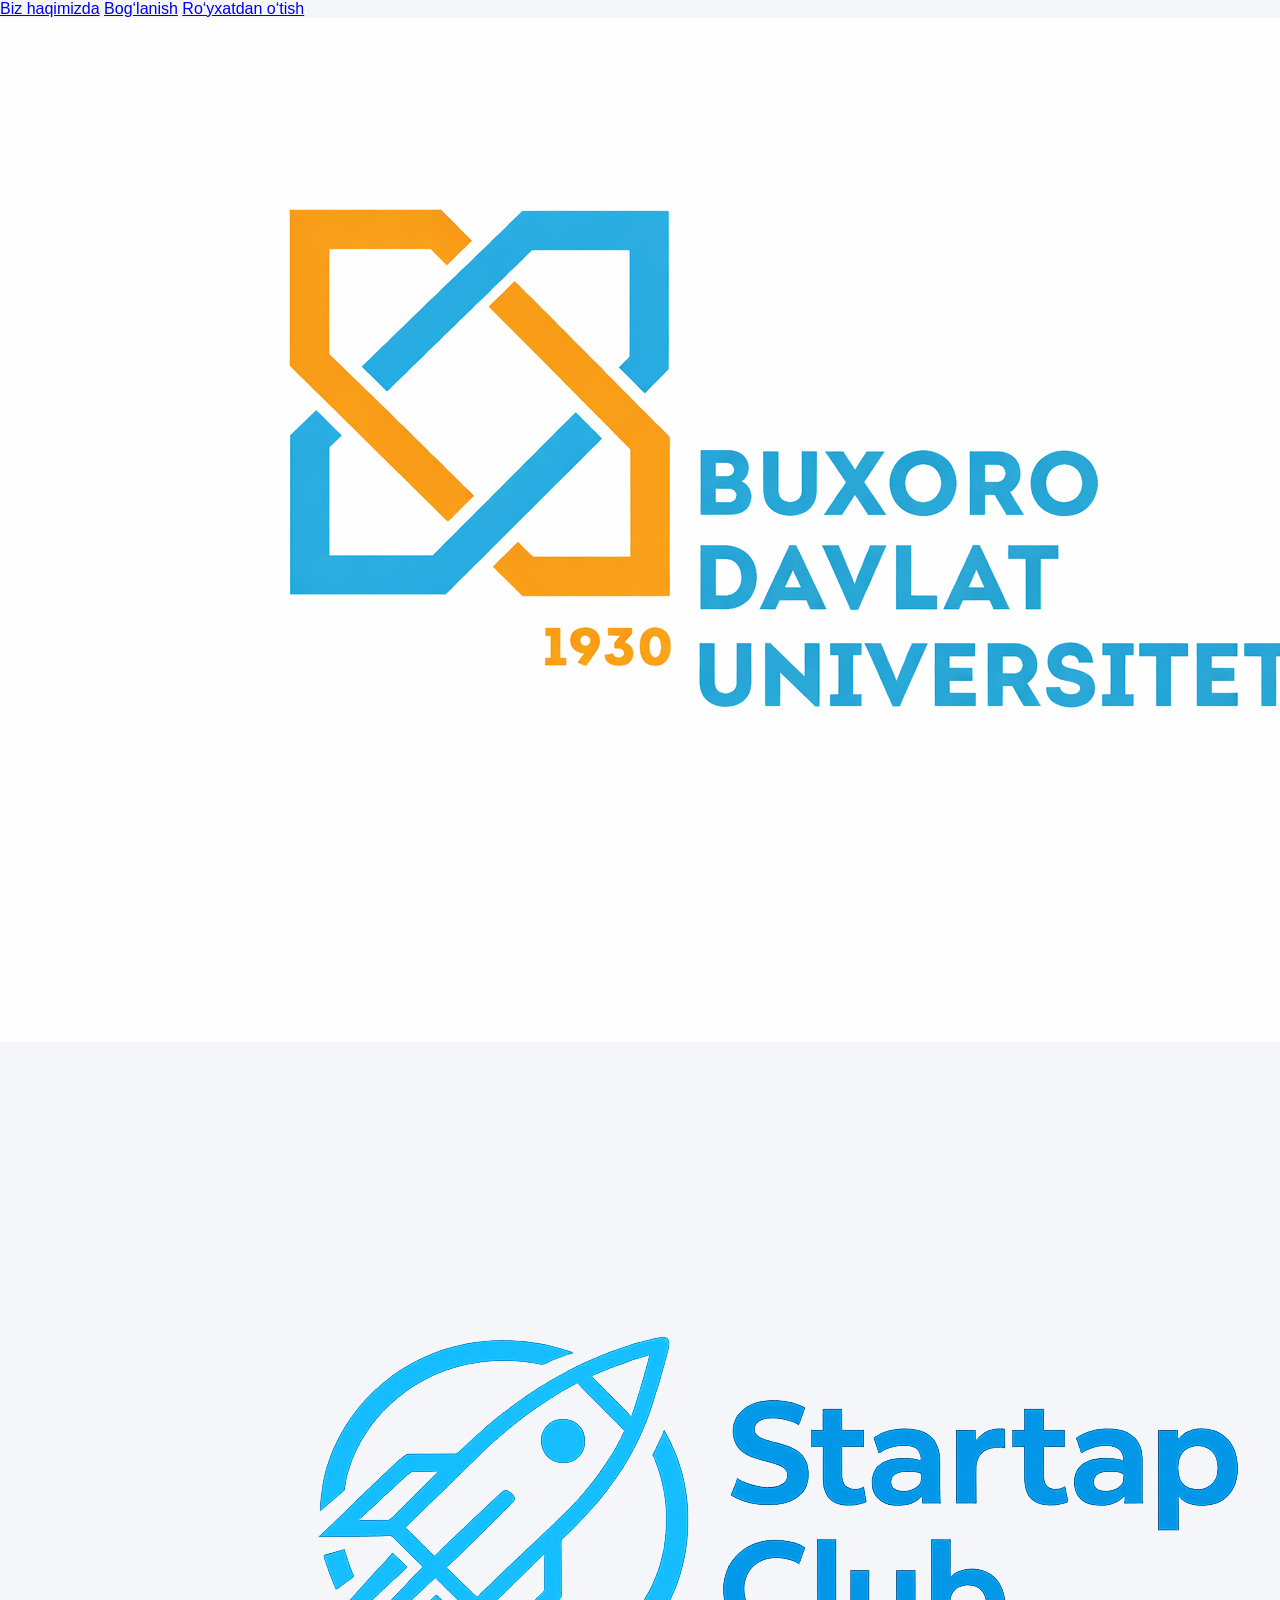
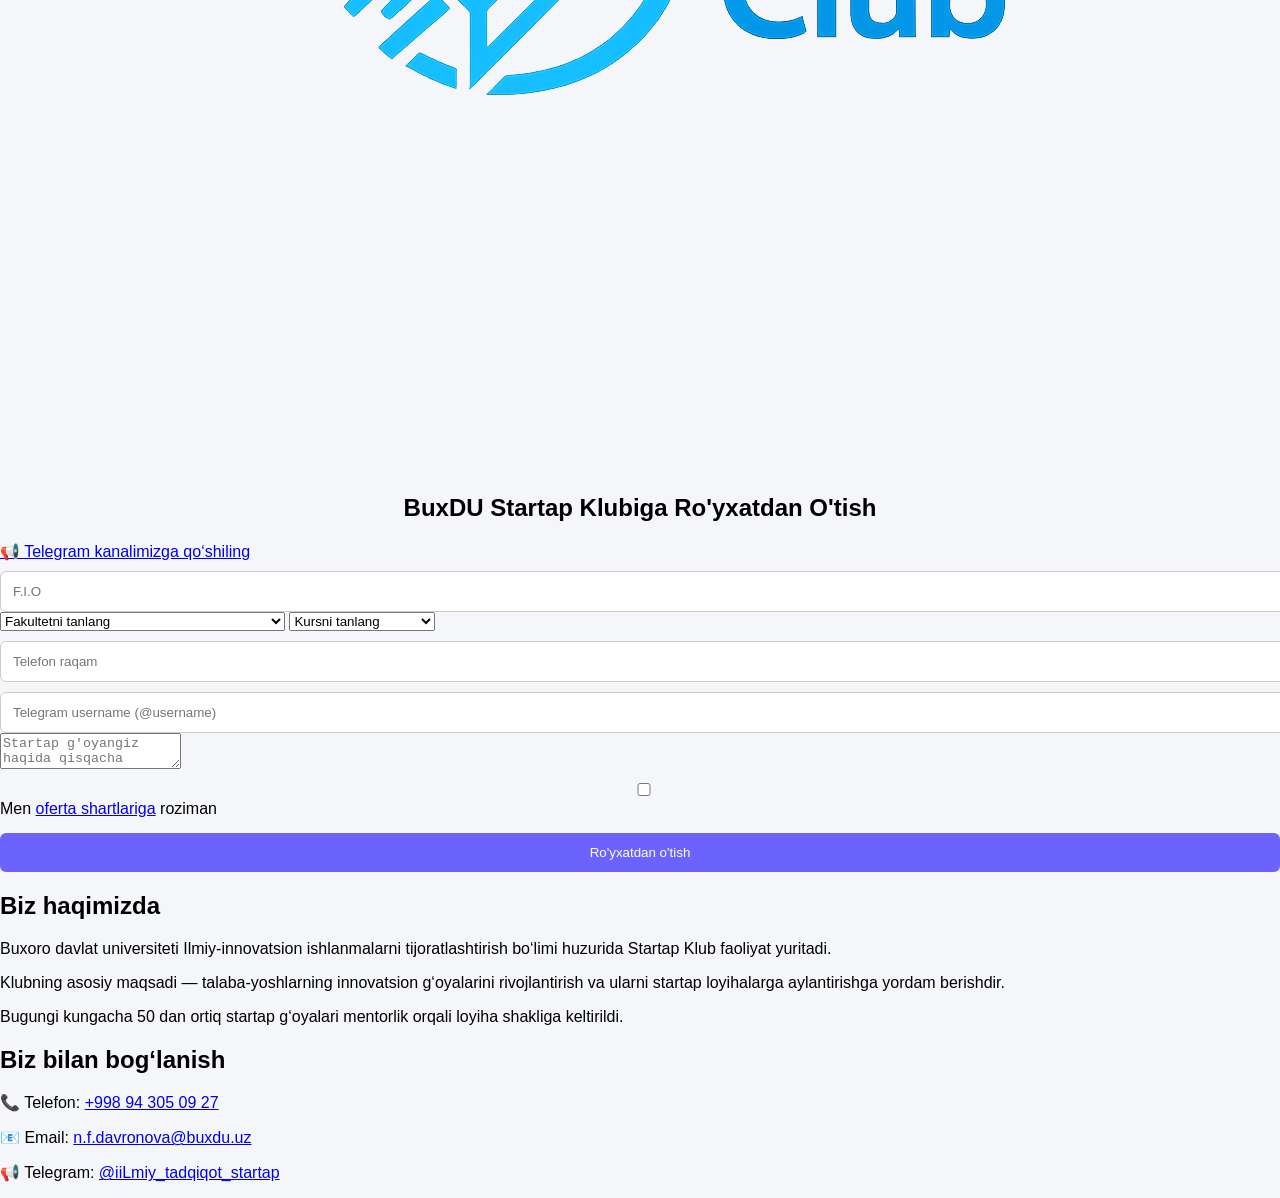
==== index.html @ 79897e94 "Update index.html" ====
<!DOCTYPE html>
<html lang="uz">
<head>
<meta charset="UTF-8">
<meta name="viewport" content="width=device-width, initial-scale=1.0">

<title>BuxDU Startap Klubi</title>

<link rel="stylesheet" href="style.css">

</head>

<body>

<!-- NAVBAR -->
<nav class="navbar">
<a href="#about">Biz haqimizda</a>
<a href="#contact">Bog‘lanish</a>
<a href="#register">Ro‘yxatdan o‘tish</a>
</nav>

<!-- HEADER -->
<header class="header">

<img src="logo.png" class="logo">

<img src="logo2.png" class="logo">

</header>

<!-- REGISTER -->
<section class="container" id="register">

<h1>BuxDU Startap Klubiga Ro'yxatdan O'tish</h1>

<div class="telegram-link">

<a href="https://t.me/iiLmiy_tadqiqot_startap" target="_blank">
📢 Telegram kanalimizga qo‘shiling
</a>

</div>

<form name="registration" method="POST" data-netlify="true">

<input type="hidden" name="form-name" value="registration">

<input type="text" name="fio" placeholder="F.I.O" required>

<select name="fakultet" required>
<option value="">Fakultetni tanlang</option>
<option>Fizika-matematika va axborot texnologiyalari</option>
<option>Tabiiy fanlar va agrobiotexnologiyalar</option>
<option>Xorijiy tillar</option>
<option>Filologiya</option>
<option>Tarix va yuridik</option>
<option>Jismoniy tarbiya va sport</option>
<option>Iqtisodiyot va turizm</option>
<option>San'atshunoslik va pedagogika</option>
</select>

<select name="kurs" required>

<option value="">Kursni tanlang</option>

<option>1-kurs (Bakalavr)</option>
<option>2-kurs (Bakalavr)</option>
<option>3-kurs (Bakalavr)</option>
<option>4-kurs (Bakalavr)</option>

<option>1-kurs (Magistratura)</option>
<option>2-kurs (Magistratura)</option>

</select>

<input type="tel" name="telefon" placeholder="Telefon raqam" required>

<input type="text" name="telegram" placeholder="Telegram username (@username)" required>

<textarea name="goya" placeholder="Startap g'oyangiz haqida qisqacha yozing..." required></textarea>

<div class="checkbox">

<input type="checkbox" required>

<label>

Men <a href="oferta.html" target="_blank">oferta shartlariga</a> roziman

</label>

</div>

<button type="submit">Ro'yxatdan o'tish</button>

</form>

</section>

<!-- ABOUT -->
<section id="about" class="section">

<h2>Biz haqimizda</h2>

<p>
Buxoro davlat universiteti Ilmiy-innovatsion ishlanmalarni tijoratlashtirish bo‘limi huzurida Startap Klub faoliyat yuritadi.
</p>

<p>
Klubning asosiy maqsadi — talaba-yoshlarning innovatsion g‘oyalarini rivojlantirish va ularni startap loyihalarga aylantirishga yordam berishdir.
</p>

<p>
Bugungi kungacha 50 dan ortiq startap g‘oyalari mentorlik orqali loyiha shakliga keltirildi.
</p>

</section>

<!-- CONTACT -->
<section id="contact" class="section">

<h2>Biz bilan bog‘lanish</h2>

<p>

📞 Telefon:
<a href="tel:+998943050927">+998 94 305 09 27</a>

</p>

<p>

📧 Email:
<a href="mailto:n.f.davronova@buxdu.uz">n.f.davronova@buxdu.uz</a>

</p>

<p>

📢 Telegram:
<a href="https://t.me/iiLmiy_tadqiqot_startap" target="_blank">

@iiLmiy_tadqiqot_startap

</a>

</p>

</section>

</body>

</html>
---- style.css ----
body{
font-family:Arial;
background:#f5f6fa;
margin:0;
}

.dashboard{
width:600px;
margin:auto;
margin-top:50px;
}

h1{
text-align:center;
}

.progress{
display:flex;
justify-content:space-between;
margin:30px 0;
}

.step{
width:40px;
height:40px;
border-radius:50%;
background:#ddd;
display:flex;
align-items:center;
justify-content:center;
font-weight:bold;
}

.active{
background:#6c63ff;
color:white;
}

.card{
background:white;
padding:30px;
border-radius:10px;
box-shadow:0 10px 25px rgba(0,0,0,0.1);
}

input{
width:100%;
padding:12px;
margin-top:10px;
border-radius:6px;
border:1px solid #ccc;
}

button{
margin-top:15px;
padding:12px;
width:100%;
background:#6c63ff;
color:white;
border:none;
border-radius:6px;
cursor:pointer;
}
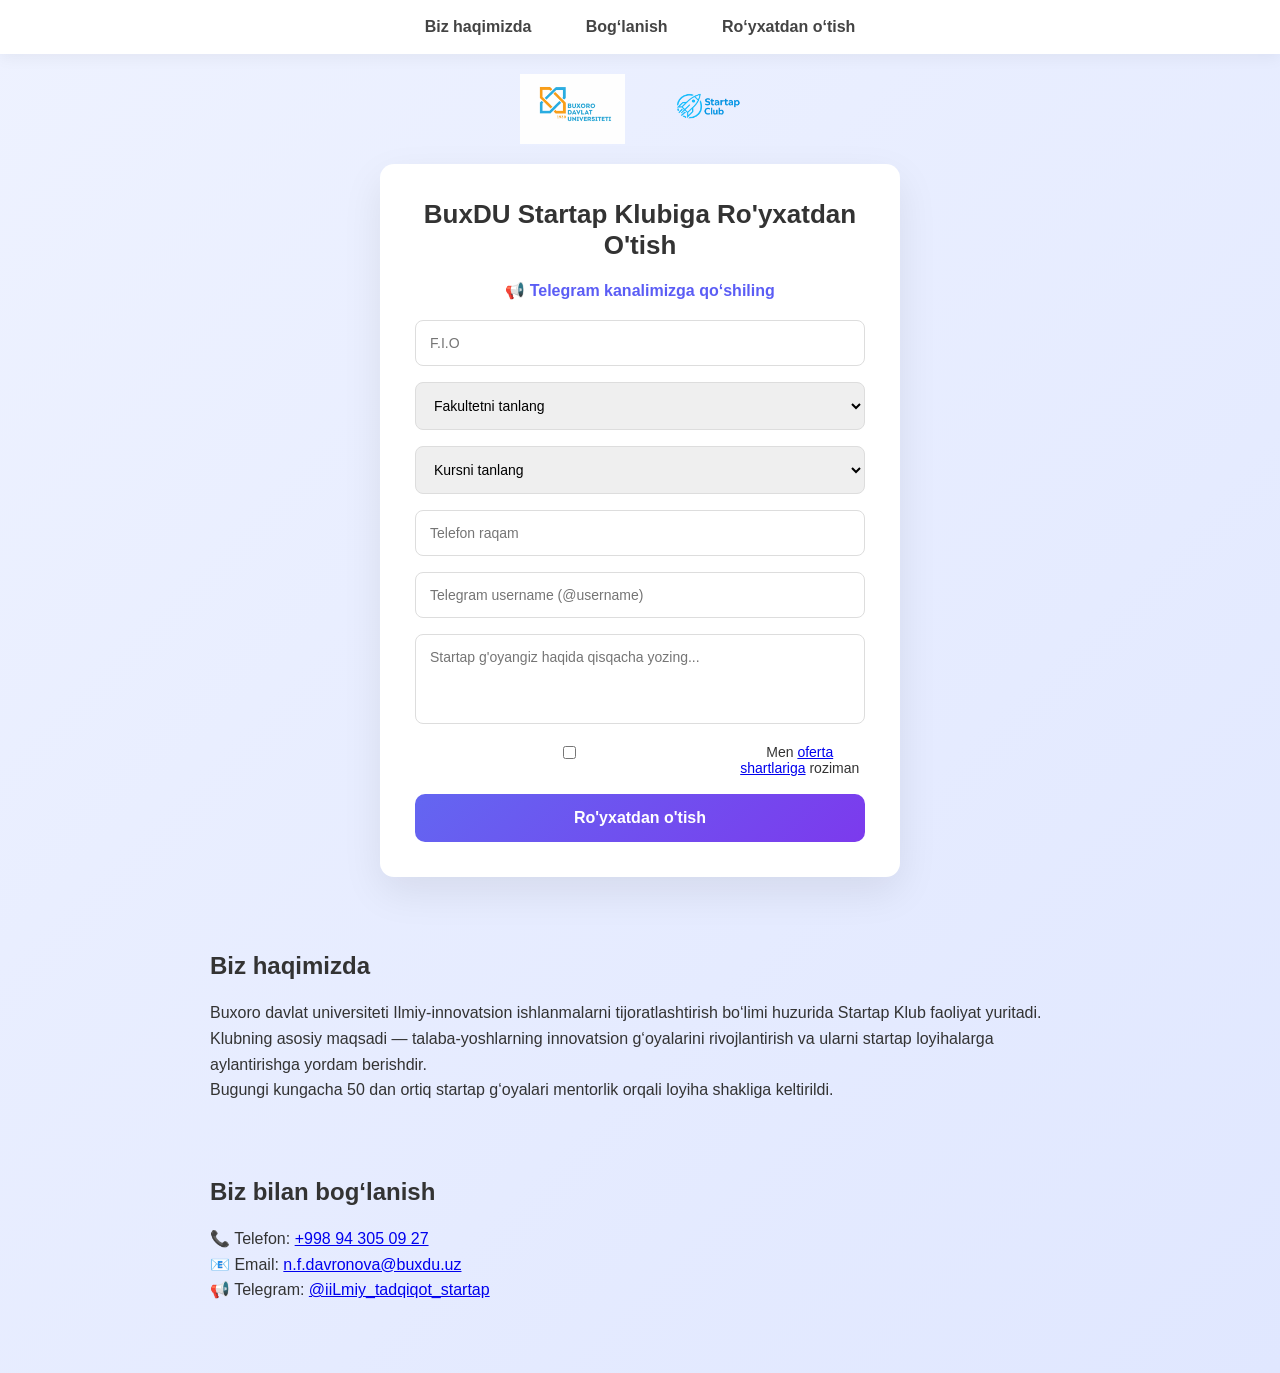
==== commit bbeb57d1: "Update index.html" ====
--- a/index.html
+++ b/index.html
@@ -22,12 +22,15 @@
 <!-- HEADER -->
 <header class="header">
 
-<img src="logo.png" class="logo">
+<div class="logo">
 
-<img src="logo2.png" class="logo">
+<img src="logo.png" alt="BuxDU">
+
+<img src="logo2.png" alt="Startup Club">
+
+</div>
 
 </header>
-
 <!-- REGISTER -->
 <section class="container" id="register">
 
@@ -151,3 +154,4 @@
 </body>
 
 </html>
+
--- a/style.css
+++ b/style.css
@@ -1,63 +1,267 @@
+/* RESET */
+
+*{
+margin:0;
+padding:0;
+box-sizing:border-box;
+font-family: 'Segoe UI', sans-serif;
+}
+
+/* BODY */
+
 body{
-font-family:Arial;
-background:#f5f6fa;
-margin:0;
-}
-
-.dashboard{
-width:600px;
+background:linear-gradient(135deg,#eef2ff,#e0e7ff);
+color:#333;
+min-height:100vh;
+}
+
+/* NAVBAR */
+
+.navbar{
+background:white;
+padding:18px;
+text-align:center;
+box-shadow:0 4px 15px rgba(0,0,0,0.05);
+}
+
+.navbar a{
+margin:0 25px;
+text-decoration:none;
+font-weight:600;
+color:#444;
+font-size:16px;
+}
+
+.navbar a:hover{
+color:#5b5df5;
+}
+
+/* LOGO */
+
+.logo{
+display:flex;
+justify-content:center;
+align-items:center;
+gap:60px;
+margin:40px 0;
+}
+
+.logo img{
+height:90px;
+}
+
+/* FORM CONTAINER */
+
+.container{
+max-width:520px;
 margin:auto;
-margin-top:50px;
-}
-
-h1{
+background:white;
+padding:35px;
+border-radius:14px;
+box-shadow:0 15px 40px rgba(0,0,0,0.08);
 text-align:center;
 }
 
-.progress{
-display:flex;
-justify-content:space-between;
-margin:30px 0;
-}
-
-.step{
-width:40px;
-height:40px;
-border-radius:50%;
-background:#ddd;
-display:flex;
-align-items:center;
-justify-content:center;
-font-weight:bold;
-}
-
-.active{
-background:#6c63ff;
-color:white;
-}
-
-.card{
-background:white;
-padding:30px;
-border-radius:10px;
-box-shadow:0 10px 25px rgba(0,0,0,0.1);
-}
-
-input{
-width:100%;
-padding:12px;
-margin-top:10px;
-border-radius:6px;
-border:1px solid #ccc;
-}
+/* TITLE */
+
+.container h1{
+margin-bottom:20px;
+font-size:26px;
+}
+
+/* TELEGRAM LINK */
+
+.telegram-link{
+margin-bottom:20px;
+}
+
+.telegram-link a{
+color:#5b5df5;
+font-weight:600;
+text-decoration:none;
+}
+
+/* FORM */
+
+form input,
+form select,
+form textarea{
+width:100%;
+padding:14px;
+margin-bottom:16px;
+border-radius:8px;
+border:1px solid #ddd;
+font-size:14px;
+transition:0.2s;
+}
+
+form input:focus,
+form select:focus,
+form textarea:focus{
+outline:none;
+border-color:#5b5df5;
+box-shadow:0 0 0 3px rgba(91,93,245,0.1);
+}
+
+textarea{
+height:90px;
+resize:none;
+}
+
+/* CHECKBOX */
+
+.checkbox{
+display:flex;
+align-items:center;
+gap:10px;
+font-size:14px;
+margin-bottom:18px;
+}
+
+/* BUTTON */
 
 button{
-margin-top:15px;
-padding:12px;
-width:100%;
-background:#6c63ff;
+width:100%;
+padding:15px;
+background:linear-gradient(135deg,#6366f1,#7c3aed);
 color:white;
 border:none;
-border-radius:6px;
+border-radius:10px;
+font-size:16px;
+font-weight:600;
 cursor:pointer;
-}
+transition:0.3s;
+}
+
+button:hover{
+transform:translateY(-2px);
+box-shadow:0 8px 20px rgba(99,102,241,0.3);
+}
+
+/* SECTIONS */
+
+.section{
+max-width:900px;
+margin:70px auto;
+padding:0 20px;
+line-height:1.6;
+}
+
+.section h2{
+margin-bottom:15px;
+font-size:24px;
+}
+
+/* DASHBOARD */
+
+.dashboard{
+max-width:720px;
+margin:50px auto;
+background:white;
+padding:35px;
+border-radius:14px;
+box-shadow:0 15px 40px rgba(0,0,0,0.08);
+}
+
+/* STAGES */
+
+.stage{
+margin-bottom:22px;
+padding:18px;
+border:1px solid #eee;
+border-radius:10px;
+transition:0.2s;
+}
+
+.stage:hover{
+background:#f9f9ff;
+}
+
+.stage label{
+font-size:18px;
+font-weight:600;
+}
+
+/* BOX */
+
+.box{
+margin-top:12px;
+}
+
+.box input,
+.box textarea{
+margin-top:10px;
+}
+
+/* INPUT FILE */
+
+input[type="file"]{
+padding:8px;
+}
+
+/* RESPONSIVE */
+
+@media(max-width:600px){
+
+.logo{
+flex-direction:column;
+gap:20px;
+}
+
+.container{
+margin:20px;
+}
+
+.dashboard{
+margin:20px;
+}
+
+}
+/* DASHBOARD FIX */
+
+.stage label{
+display:flex;
+align-items:center;
+gap:10px;
+}
+
+.stage input[type="checkbox"]{
+width:20px;
+height:20px;
+}
+
+.box textarea{
+width:100%;
+height:110px;
+padding:12px;
+border-radius:8px;
+border:1px solid #ddd;
+}
+
+.box input[type="text"]{
+width:100%;
+padding:12px;
+border-radius:8px;
+border:1px solid #ddd;
+}
+
+.box input[type="file"]{
+width:100%;
+margin-top:10px;
+}
+
+.box button{
+margin-top:10px;
+}
+.logo{
+display:flex;
+justify-content:center;
+align-items:center;
+gap:30px;
+margin:20px 0;
+}
+
+.logo img{
+height:70px;
+width:auto;
+}
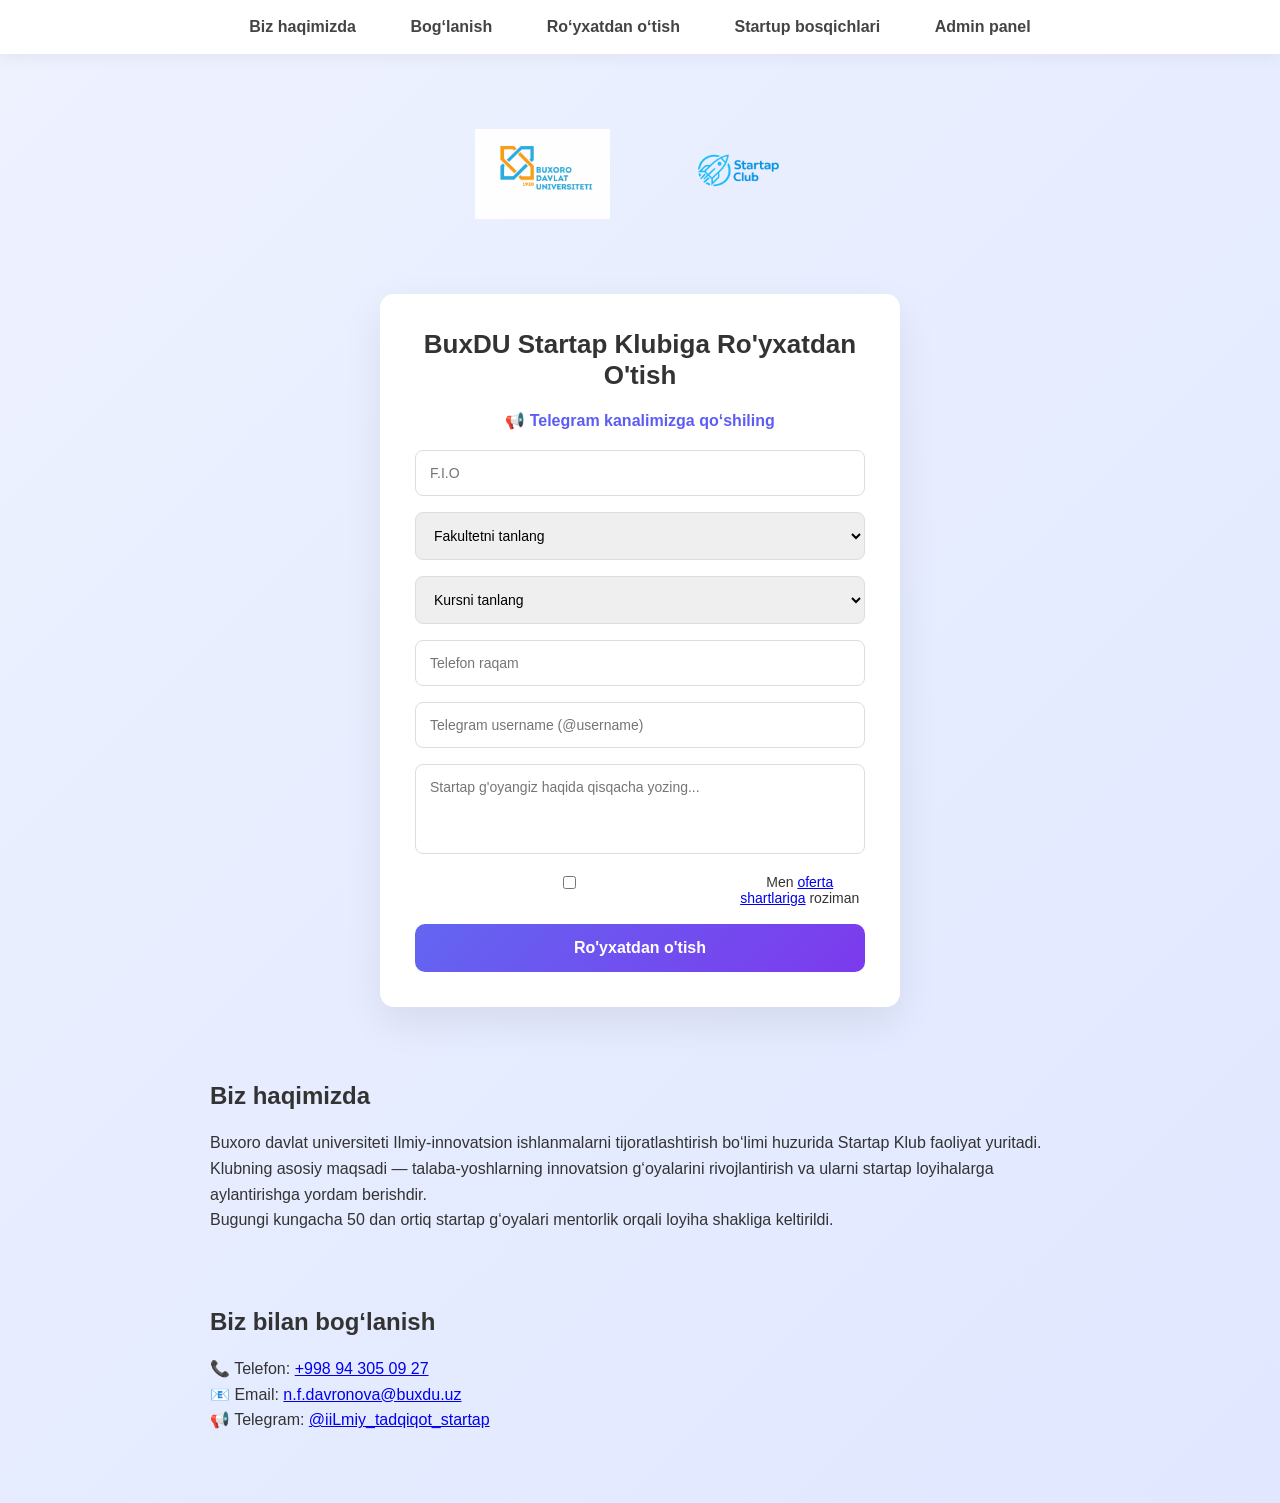
==== commit df63d19d: "Update index.html" ====
--- a/index.html
+++ b/index.html
@@ -1,6 +1,7 @@
 <!DOCTYPE html>
 <html lang="uz">
 <head>
+
 <meta charset="UTF-8">
 <meta name="viewport" content="width=device-width, initial-scale=1.0">
 
@@ -17,6 +18,8 @@
 <a href="#about">Biz haqimizda</a>
 <a href="#contact">Bog‘lanish</a>
 <a href="#register">Ro‘yxatdan o‘tish</a>
+<a href="dashboard.html">Startup bosqichlari</a>
+<a href="admin.html">Admin panel</a>
 </nav>
 
 <!-- HEADER -->
@@ -31,6 +34,7 @@
 </div>
 
 </header>
+
 <!-- REGISTER -->
 <section class="container" id="register">
 
@@ -87,9 +91,7 @@
 <input type="checkbox" required>
 
 <label>
-
 Men <a href="oferta.html" target="_blank">oferta shartlariga</a> roziman
-
 </label>
 
 </div>
@@ -125,33 +127,24 @@
 <h2>Biz bilan bog‘lanish</h2>
 
 <p>
-
 📞 Telefon:
 <a href="tel:+998943050927">+998 94 305 09 27</a>
-
 </p>
 
 <p>
-
 📧 Email:
 <a href="mailto:n.f.davronova@buxdu.uz">n.f.davronova@buxdu.uz</a>
-
 </p>
 
 <p>
-
 📢 Telegram:
 <a href="https://t.me/iiLmiy_tadqiqot_startap" target="_blank">
-
 @iiLmiy_tadqiqot_startap
-
 </a>
-
 </p>
 
 </section>
 
 </body>
-
 </html>
 
--- a/style.css
+++ b/style.css
@@ -253,15 +253,20 @@
 .box button{
 margin-top:10px;
 }
+/* LOGO FIX */
+
+.header{
+display:flex;
+justify-content:center;
+align-items:center;
+gap:40px;
+margin:40px 0;
+flex-wrap:wrap;
+}
+
 .logo{
-display:flex;
-justify-content:center;
-align-items:center;
-gap:30px;
-margin:20px 0;
-}
-
-.logo img{
-height:70px;
+max-height:80px;
 width:auto;
 }
+
+
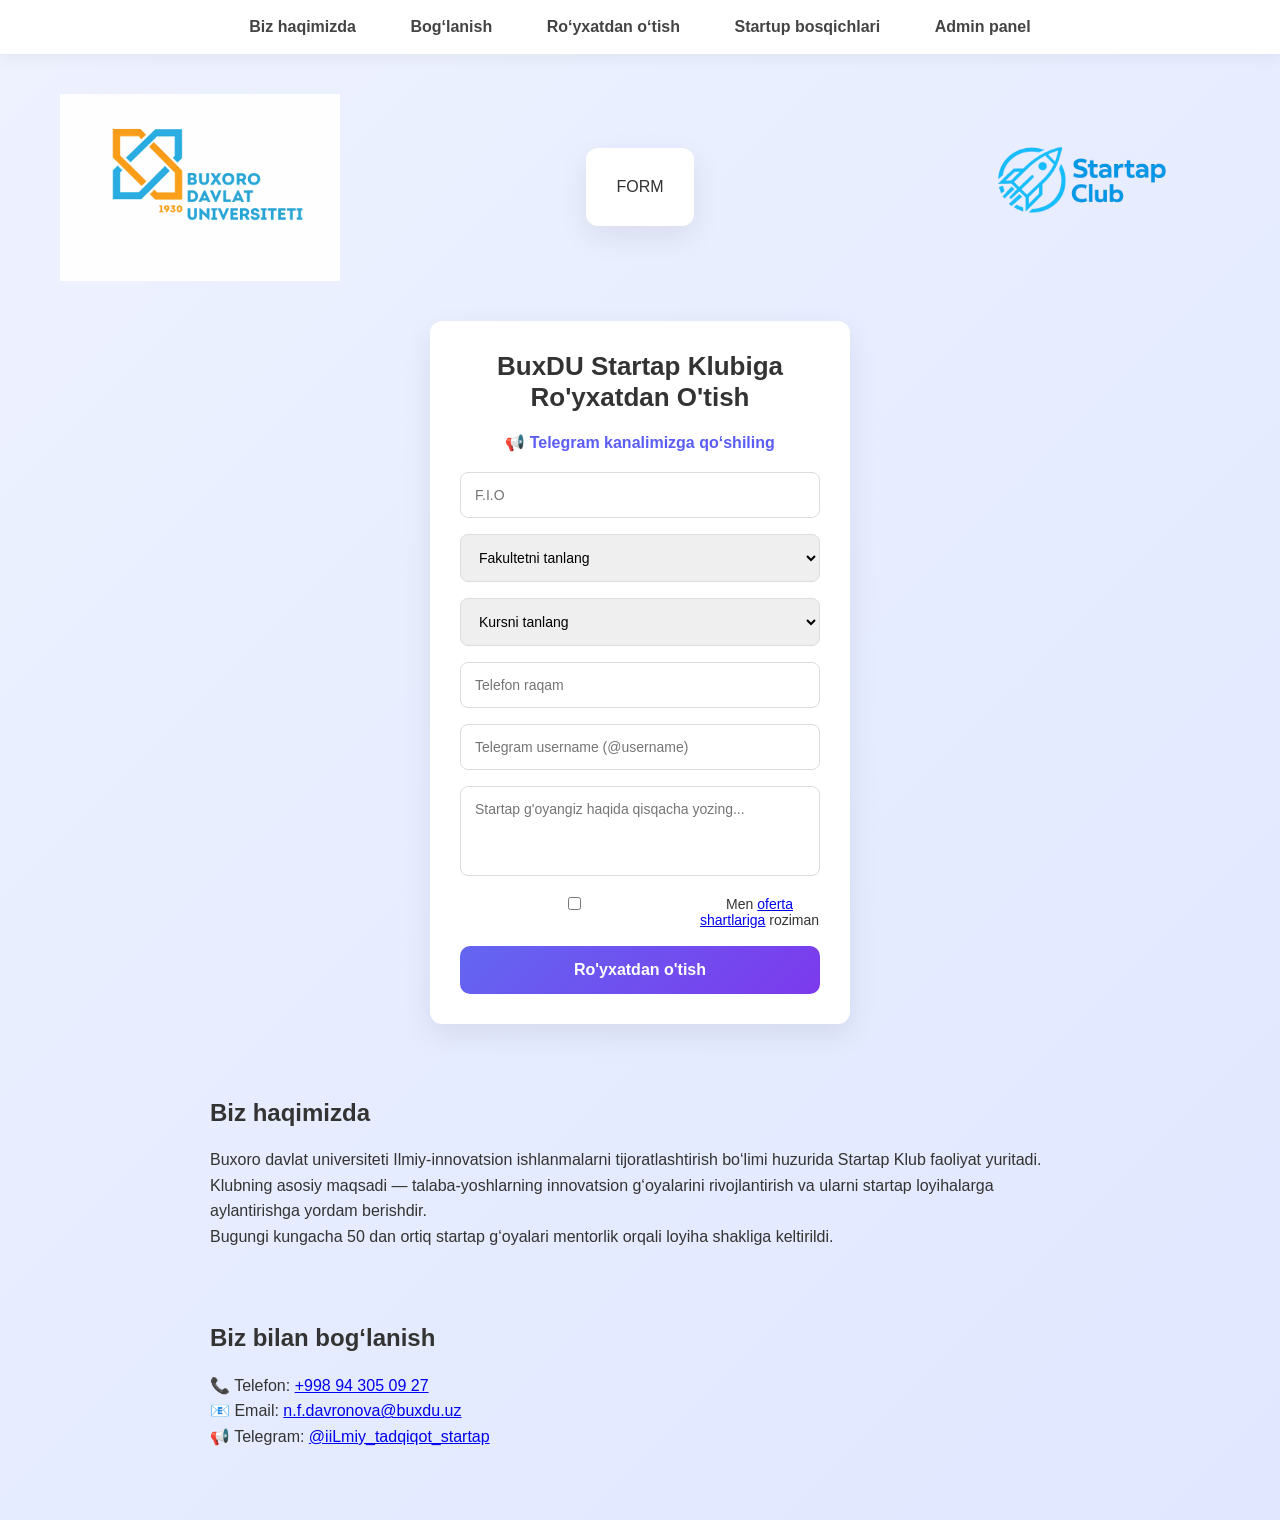
==== commit 21bb8652: "Update index.html" ====
--- a/index.html
+++ b/index.html
@@ -23,17 +23,17 @@
 </nav>
 
 <!-- HEADER -->
-<header class="header">
+<section class="hero">
 
-<div class="logo">
+<img src="logo.png" class="hero-logo">
 
-<img src="logo.png" alt="BuxDU">
+<section class="container" id="register">
+FORM
+</section>
 
-<img src="logo2.png" alt="Startup Club">
+<img src="logo2.png" class="hero-logo">
 
-</div>
-
-</header>
+</section>
 
 <!-- REGISTER -->
 <section class="container" id="register">
@@ -148,3 +148,4 @@
 </body>
 </html>
 
+
--- a/style.css
+++ b/style.css
@@ -4,7 +4,7 @@
 margin:0;
 padding:0;
 box-sizing:border-box;
-font-family: 'Segoe UI', sans-serif;
+font-family:'Segoe UI', sans-serif;
 }
 
 /* BODY */
@@ -36,18 +36,20 @@
 color:#5b5df5;
 }
 
-/* LOGO */
+/* HEADER LOGOS */
+
+.header{
+display:flex;
+justify-content:center;
+align-items:center;
+gap:40px;
+margin:40px 0;
+flex-wrap:wrap;
+}
 
 .logo{
-display:flex;
-justify-content:center;
-align-items:center;
-gap:60px;
-margin:40px 0;
-}
-
-.logo img{
-height:90px;
+max-height:80px;
+width:auto;
 }
 
 /* FORM CONTAINER */
@@ -92,15 +94,6 @@
 border-radius:8px;
 border:1px solid #ddd;
 font-size:14px;
-transition:0.2s;
-}
-
-form input:focus,
-form select:focus,
-form textarea:focus{
-outline:none;
-border-color:#5b5df5;
-box-shadow:0 0 0 3px rgba(91,93,245,0.1);
 }
 
 textarea{
@@ -138,7 +131,7 @@
 box-shadow:0 8px 20px rgba(99,102,241,0.3);
 }
 
-/* SECTIONS */
+/* INFO SECTIONS */
 
 .section{
 max-width:900px;
@@ -155,12 +148,14 @@
 /* DASHBOARD */
 
 .dashboard{
-max-width:720px;
+max-width:1100px;
+width:95%;
 margin:50px auto;
 background:white;
 padding:35px;
 border-radius:14px;
 box-shadow:0 15px 40px rgba(0,0,0,0.08);
+overflow-x:auto;
 }
 
 /* STAGES */
@@ -170,59 +165,14 @@
 padding:18px;
 border:1px solid #eee;
 border-radius:10px;
-transition:0.2s;
-}
-
-.stage:hover{
-background:#f9f9ff;
 }
 
 .stage label{
+display:flex;
+align-items:center;
+gap:10px;
 font-size:18px;
 font-weight:600;
-}
-
-/* BOX */
-
-.box{
-margin-top:12px;
-}
-
-.box input,
-.box textarea{
-margin-top:10px;
-}
-
-/* INPUT FILE */
-
-input[type="file"]{
-padding:8px;
-}
-
-/* RESPONSIVE */
-
-@media(max-width:600px){
-
-.logo{
-flex-direction:column;
-gap:20px;
-}
-
-.container{
-margin:20px;
-}
-
-.dashboard{
-margin:20px;
-}
-
-}
-/* DASHBOARD FIX */
-
-.stage label{
-display:flex;
-align-items:center;
-gap:10px;
 }
 
 .stage input[type="checkbox"]{
@@ -230,43 +180,171 @@
 height:20px;
 }
 
-.box textarea{
-width:100%;
-height:110px;
+.stage.completed{
+border:2px solid #22c55e;
+background:#f0fdf4;
+}
+
+.stage.completed label{
+color:#16a34a;
+}
+
+/* BOX */
+
+.box{
+margin-top:12px;
+}
+
+.box textarea,
+.box input{
+width:100%;
 padding:12px;
 border-radius:8px;
 border:1px solid #ddd;
 }
 
-.box input[type="text"]{
-width:100%;
+/* ADMIN TABLE */
+
+.admin-table{
+width:100%;
+border-collapse:collapse;
+margin-top:20px;
+}
+
+.admin-table th,
+.admin-table td{
+border:1px solid #ddd;
 padding:12px;
+text-align:center;
+}
+
+.admin-table th{
+background:#6366f1;
+color:white;
+}
+
+/* PROGRESS BAR */
+
+.progress{
+width:100%;
+height:10px;
+background:#e5e7eb;
+border-radius:10px;
+overflow:hidden;
+margin-bottom:5px;
+}
+
+.progress-bar{
+height:100%;
+background:#22c55e;
+}
+
+/* ADMIN BUTTON */
+
+.approve-btn{
+background:#6366f1;
+color:white;
+border:none;
+padding:8px 12px;
 border-radius:8px;
-border:1px solid #ddd;
-}
-
-.box input[type="file"]{
-width:100%;
-margin-top:10px;
-}
-
-.box button{
-margin-top:10px;
-}
-/* LOGO FIX */
+cursor:pointer;
+font-size:12px;
+}
+
+.approve-btn:hover{
+background:#4f46e5;
+}
+
+/* RESPONSIVE */
+
+@media(max-width:600px){
+
+.container{
+margin:20px;
+}
+
+.dashboard{
+margin:20px;
+}
 
 .header{
+flex-direction:column;
+gap:20px;
+}
+
+}
+/* HERO LAYOUT */
+
+.hero{
 display:flex;
 justify-content:center;
 align-items:center;
+gap:60px;
+flex-wrap:wrap;
+padding:40px 20px;
+}
+
+.hero-logo{
+max-width:320px;
+height:auto;
+}
+
+.container{
+max-width:420px;
+}
+
+/* MOBILE */
+
+@media(max-width:900px){
+
+.hero{
+flex-direction:column;
+}
+
+.hero-logo{
+max-width:220px;
+}
+
+}/* HERO SECTION FIX */
+
+.hero{
+display:flex;
+align-items:center;
+justify-content:center;
 gap:40px;
-margin:40px 0;
-flex-wrap:wrap;
-}
-
-.logo{
-max-height:80px;
-width:auto;
-}
-
-
+padding:40px 20px;
+max-width:1200px;
+margin:auto;
+}
+
+.hero-logo{
+max-width:280px;
+height:auto;
+}
+
+.container{
+max-width:420px;
+background:white;
+padding:30px;
+border-radius:12px;
+box-shadow:0 10px 30px rgba(0,0,0,0.08);
+}
+
+/* MOBILE */
+
+@media (max-width:900px){
+
+.hero{
+flex-direction:column;
+text-align:center;
+}
+
+.hero-logo{
+max-width:200px;
+}
+
+}
+
+
+
+
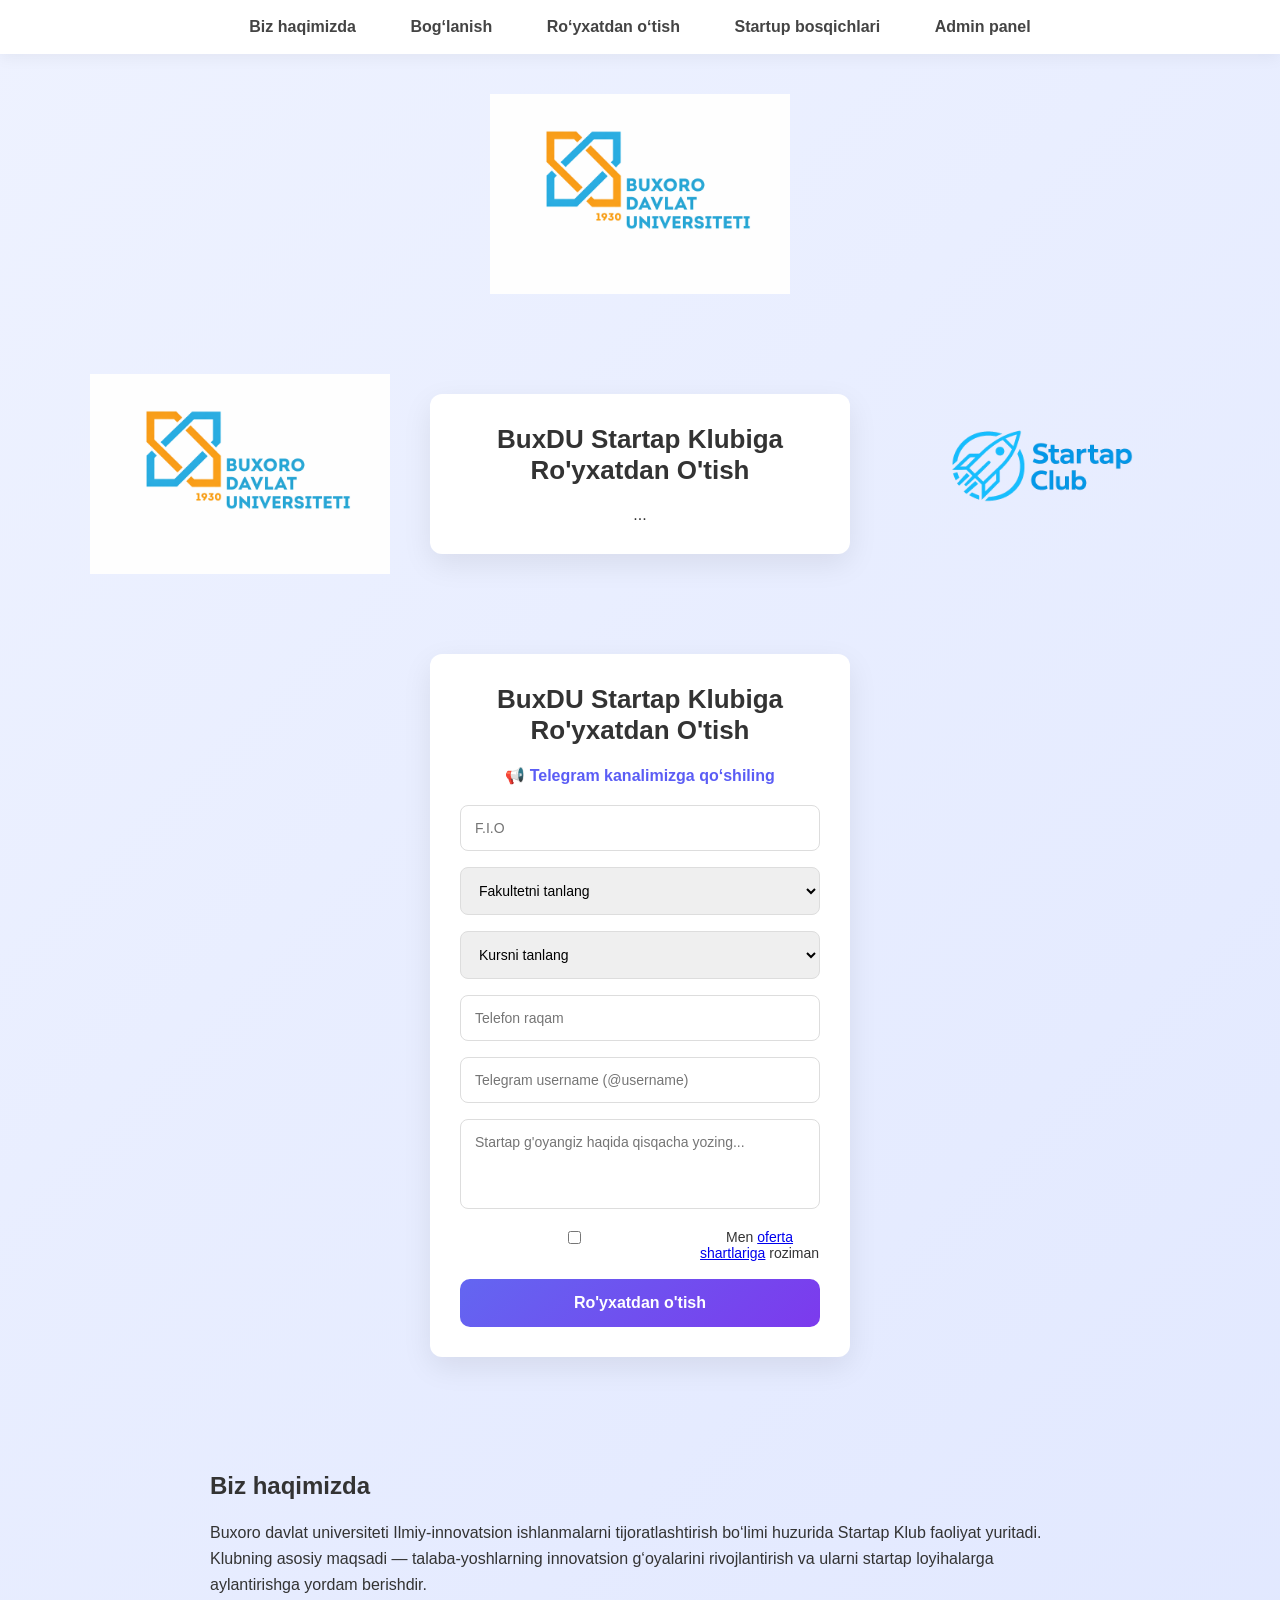
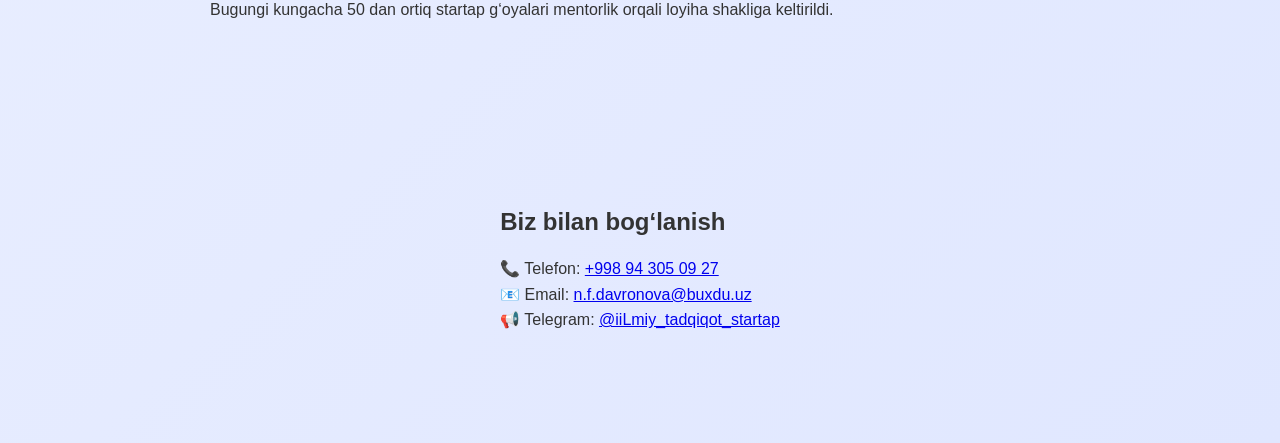
==== commit a529e92b: "Update index.html" ====
--- a/index.html
+++ b/index.html
@@ -27,8 +27,20 @@
 
 <img src="logo.png" class="hero-logo">
 
+<section class="hero">
+
+<img src="logo.png" class="hero-logo">
+
 <section class="container" id="register">
-FORM
+
+<!-- FORM BOSHLANADI -->
+
+<h1>BuxDU Startap Klubiga Ro'yxatdan O'tish</h1>
+
+<form>
+...
+</form>
+
 </section>
 
 <img src="logo2.png" class="hero-logo">
@@ -149,3 +161,4 @@
 </html>
 
 
+
--- a/style.css
+++ b/style.css
@@ -343,8 +343,39 @@
 max-width:200px;
 }
 
-}
-
-
-
-
+}/* HERO LAYOUT */
+
+.hero{
+display:flex;
+justify-content:center;
+align-items:center;
+gap:40px;
+flex-wrap:wrap;
+padding:40px 20px;
+max-width:1200px;
+margin:auto;
+}
+
+.hero-logo{
+max-width:300px;
+height:auto;
+}
+
+/* MOBILE */
+
+@media(max-width:900px){
+
+.hero{
+flex-direction:column;
+}
+
+.hero-logo{
+max-width:200px;
+}
+
+}
+
+
+
+
+
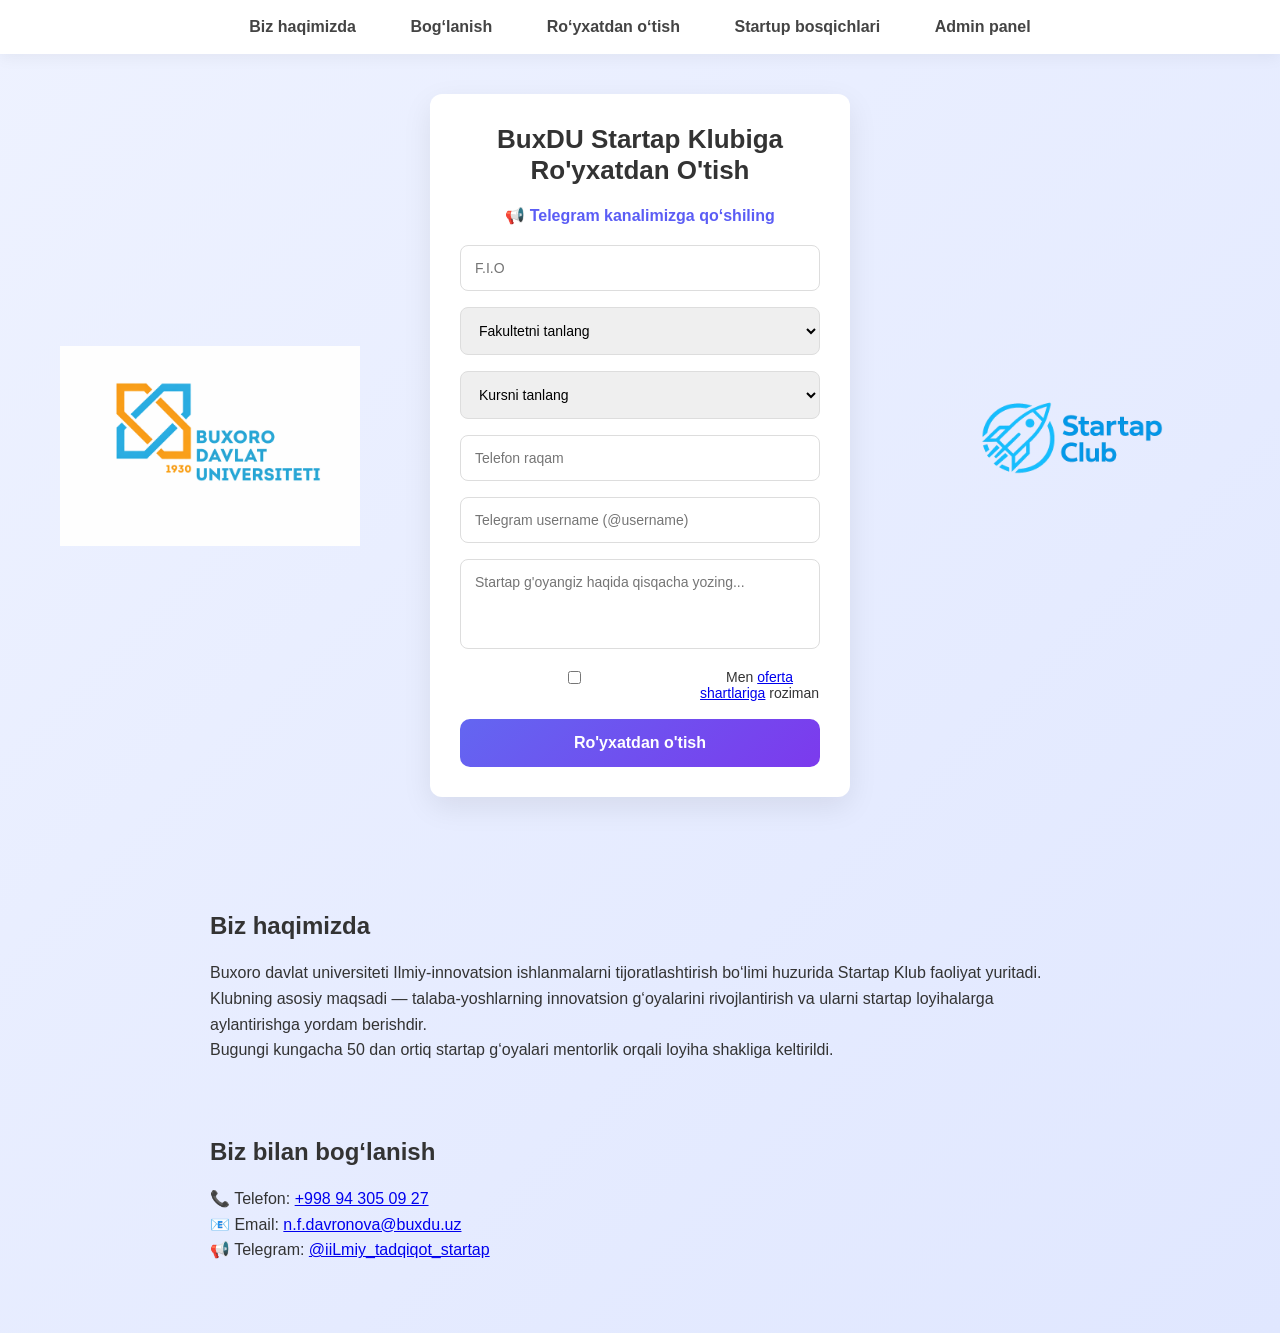
==== commit 44384f57: "Update index.html" ====
--- a/index.html
+++ b/index.html
@@ -1,4 +1,5 @@
 <!DOCTYPE html>
+
 <html lang="uz">
 <head>
 
@@ -14,6 +15,7 @@
 <body>
 
 <!-- NAVBAR -->
+
 <nav class="navbar">
 <a href="#about">Biz haqimizda</a>
 <a href="#contact">Bog‘lanish</a>
@@ -22,42 +24,20 @@
 <a href="admin.html">Admin panel</a>
 </nav>
 
-<!-- HEADER -->
-<section class="hero">
-
-<img src="logo.png" class="hero-logo">
+<!-- HERO -->
 
 <section class="hero">
 
-<img src="logo.png" class="hero-logo">
+<img src="logo.png" class="hero-logo" alt="BuxDU">
 
-<section class="container" id="register">
-
-<!-- FORM BOSHLANADI -->
-
-<h1>BuxDU Startap Klubiga Ro'yxatdan O'tish</h1>
-
-<form>
-...
-</form>
-
-</section>
-
-<img src="logo2.png" class="hero-logo">
-
-</section>
-
-<!-- REGISTER -->
 <section class="container" id="register">
 
 <h1>BuxDU Startap Klubiga Ro'yxatdan O'tish</h1>
 
 <div class="telegram-link">
-
 <a href="https://t.me/iiLmiy_tadqiqot_startap" target="_blank">
 📢 Telegram kanalimizga qo‘shiling
 </a>
-
 </div>
 
 <form name="registration" method="POST" data-netlify="true">
@@ -79,17 +59,13 @@
 </select>
 
 <select name="kurs" required>
-
 <option value="">Kursni tanlang</option>
-
 <option>1-kurs (Bakalavr)</option>
 <option>2-kurs (Bakalavr)</option>
 <option>3-kurs (Bakalavr)</option>
 <option>4-kurs (Bakalavr)</option>
-
 <option>1-kurs (Magistratura)</option>
 <option>2-kurs (Magistratura)</option>
-
 </select>
 
 <input type="tel" name="telefon" placeholder="Telefon raqam" required>
@@ -99,13 +75,10 @@
 <textarea name="goya" placeholder="Startap g'oyangiz haqida qisqacha yozing..." required></textarea>
 
 <div class="checkbox">
-
 <input type="checkbox" required>
-
 <label>
 Men <a href="oferta.html" target="_blank">oferta shartlariga</a> roziman
 </label>
-
 </div>
 
 <button type="submit">Ro'yxatdan o'tish</button>
@@ -114,7 +87,12 @@
 
 </section>
 
+<img src="logo2.png" class="hero-logo" alt="Startup Club">
+
+</section>
+
 <!-- ABOUT -->
+
 <section id="about" class="section">
 
 <h2>Biz haqimizda</h2>
@@ -134,6 +112,7 @@
 </section>
 
 <!-- CONTACT -->
+
 <section id="contact" class="section">
 
 <h2>Biz bilan bog‘lanish</h2>
@@ -162,3 +141,4 @@
 
 
 
+
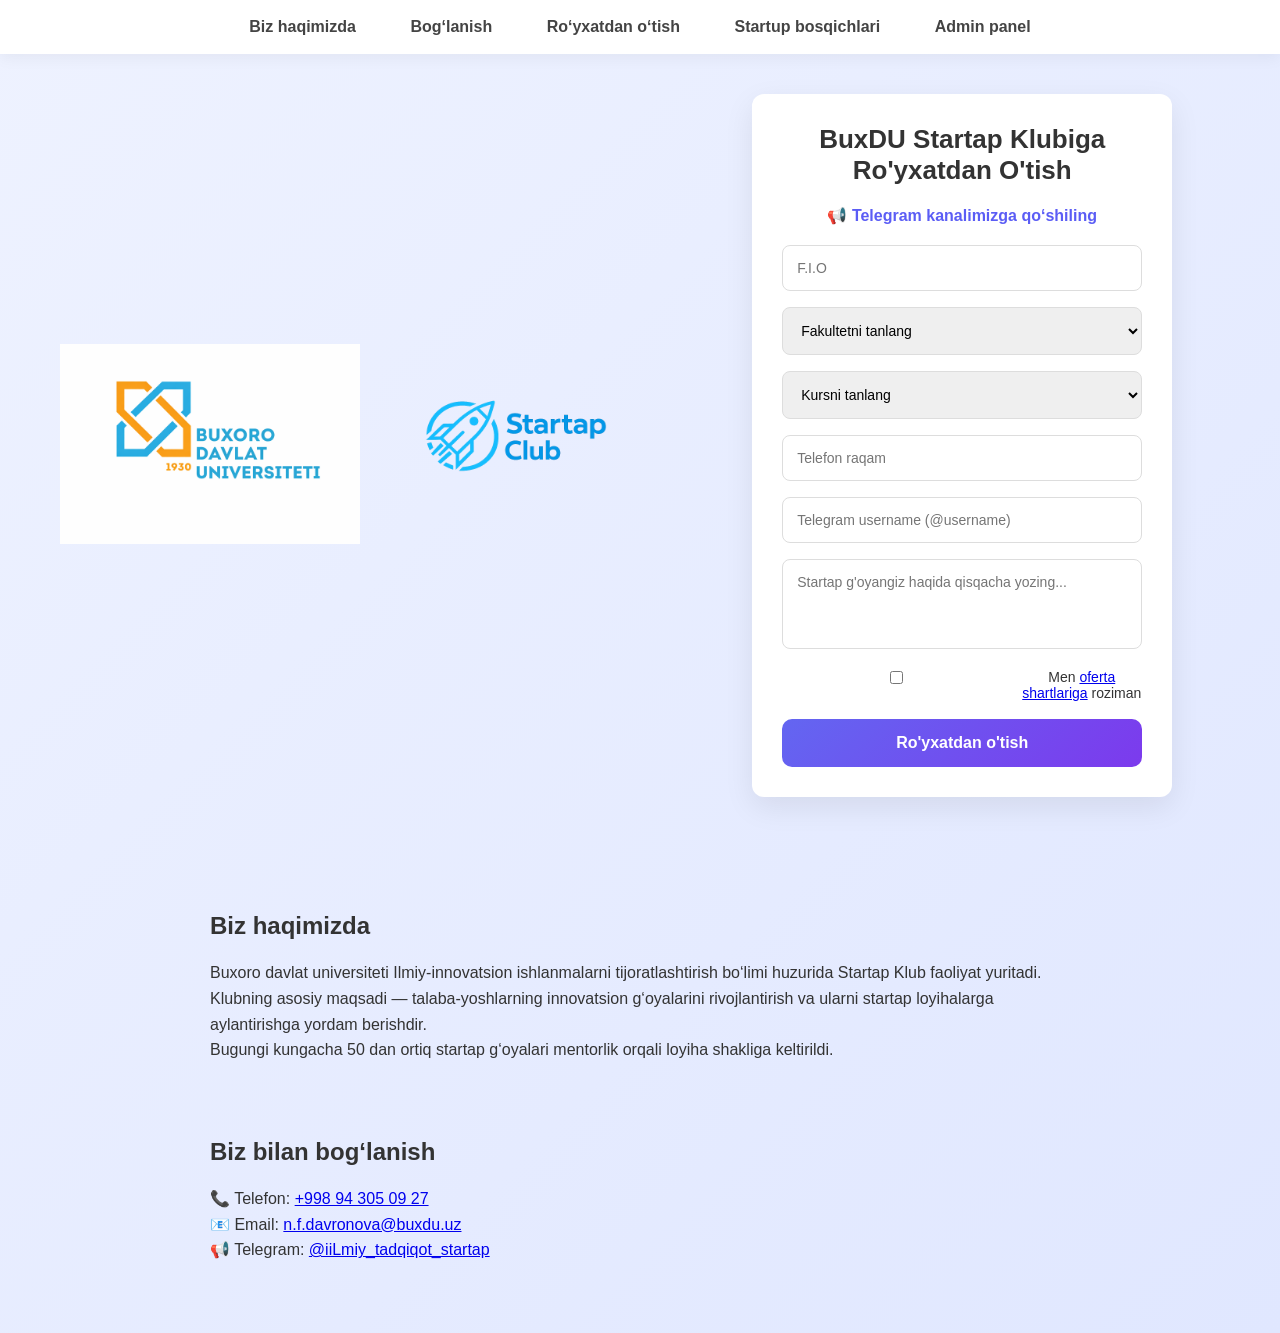
==== commit 7fa61f0a: "Update index.html" ====
--- a/index.html
+++ b/index.html
@@ -1,15 +1,14 @@
 <!DOCTYPE html>
 
 <html lang="uz">
+
 <head>
-
 <meta charset="UTF-8">
 <meta name="viewport" content="width=device-width, initial-scale=1.0">
 
 <title>BuxDU Startap Klubi</title>
 
 <link rel="stylesheet" href="style.css">
-
 </head>
 
 <body>
@@ -24,13 +23,16 @@
 <a href="admin.html">Admin panel</a>
 </nav>
 
-<!-- HERO -->
+<!-- HERO / REGISTRATION -->
 
 <section class="hero">
 
-<img src="logo.png" class="hero-logo" alt="BuxDU">
+<div class="hero-logos">
+<img src="logo.png" class="hero-logo" alt="BuxDU logo">
+<img src="logo2.png" class="hero-logo" alt="Startup Club logo">
+</div>
 
-<section class="container" id="register">
+<div class="container" id="register">
 
 <h1>BuxDU Startap Klubiga Ro'yxatdan O'tish</h1>
 
@@ -85,10 +87,7 @@
 
 </form>
 
-</section>
-
-<img src="logo2.png" class="hero-logo" alt="Startup Club">
-
+</div>
 </section>
 
 <!-- ABOUT -->
@@ -140,5 +139,3 @@
 </html>
 
 
-
-
--- a/style.css
+++ b/style.css
@@ -372,10 +372,63 @@
 .hero-logo{
 max-width:200px;
 }
-
-}
-
-
-
-
-
+<head>
+<meta charset="UTF-8">
+<title>BuxDU Startup Club</title>
+
+<style>
+
+body{
+margin:0;
+font-family:'Segoe UI',Tahoma,sans-serif;
+background:linear-gradient(135deg,#e9eef7,#cfd9f6);
+min-height:100vh;
+display:flex;
+justify-content:center;
+align-items:center;
+}
+
+.form-container{
+width:420px;
+background:white;
+padding:35px;
+border-radius:18px;
+box-shadow:0 15px 40px rgba(0,0,0,0.1);
+text-align:center;
+}
+
+input,select,textarea{
+width:100%;
+padding:12px;
+margin-top:10px;
+margin-bottom:15px;
+border-radius:10px;
+border:1px solid #ddd;
+font-size:14px;
+}
+
+button{
+width:100%;
+padding:14px;
+border:none;
+border-radius:10px;
+background:linear-gradient(90deg,#6c63ff,#7b2ff7);
+color:white;
+font-size:16px;
+cursor:pointer;
+}
+
+button:hover{
+transform:translateY(-2px);
+box-shadow:0 8px 20px rgba(0,0,0,0.15);
+}
+
+</style>
+
+</head>
+
+
+
+
+
+
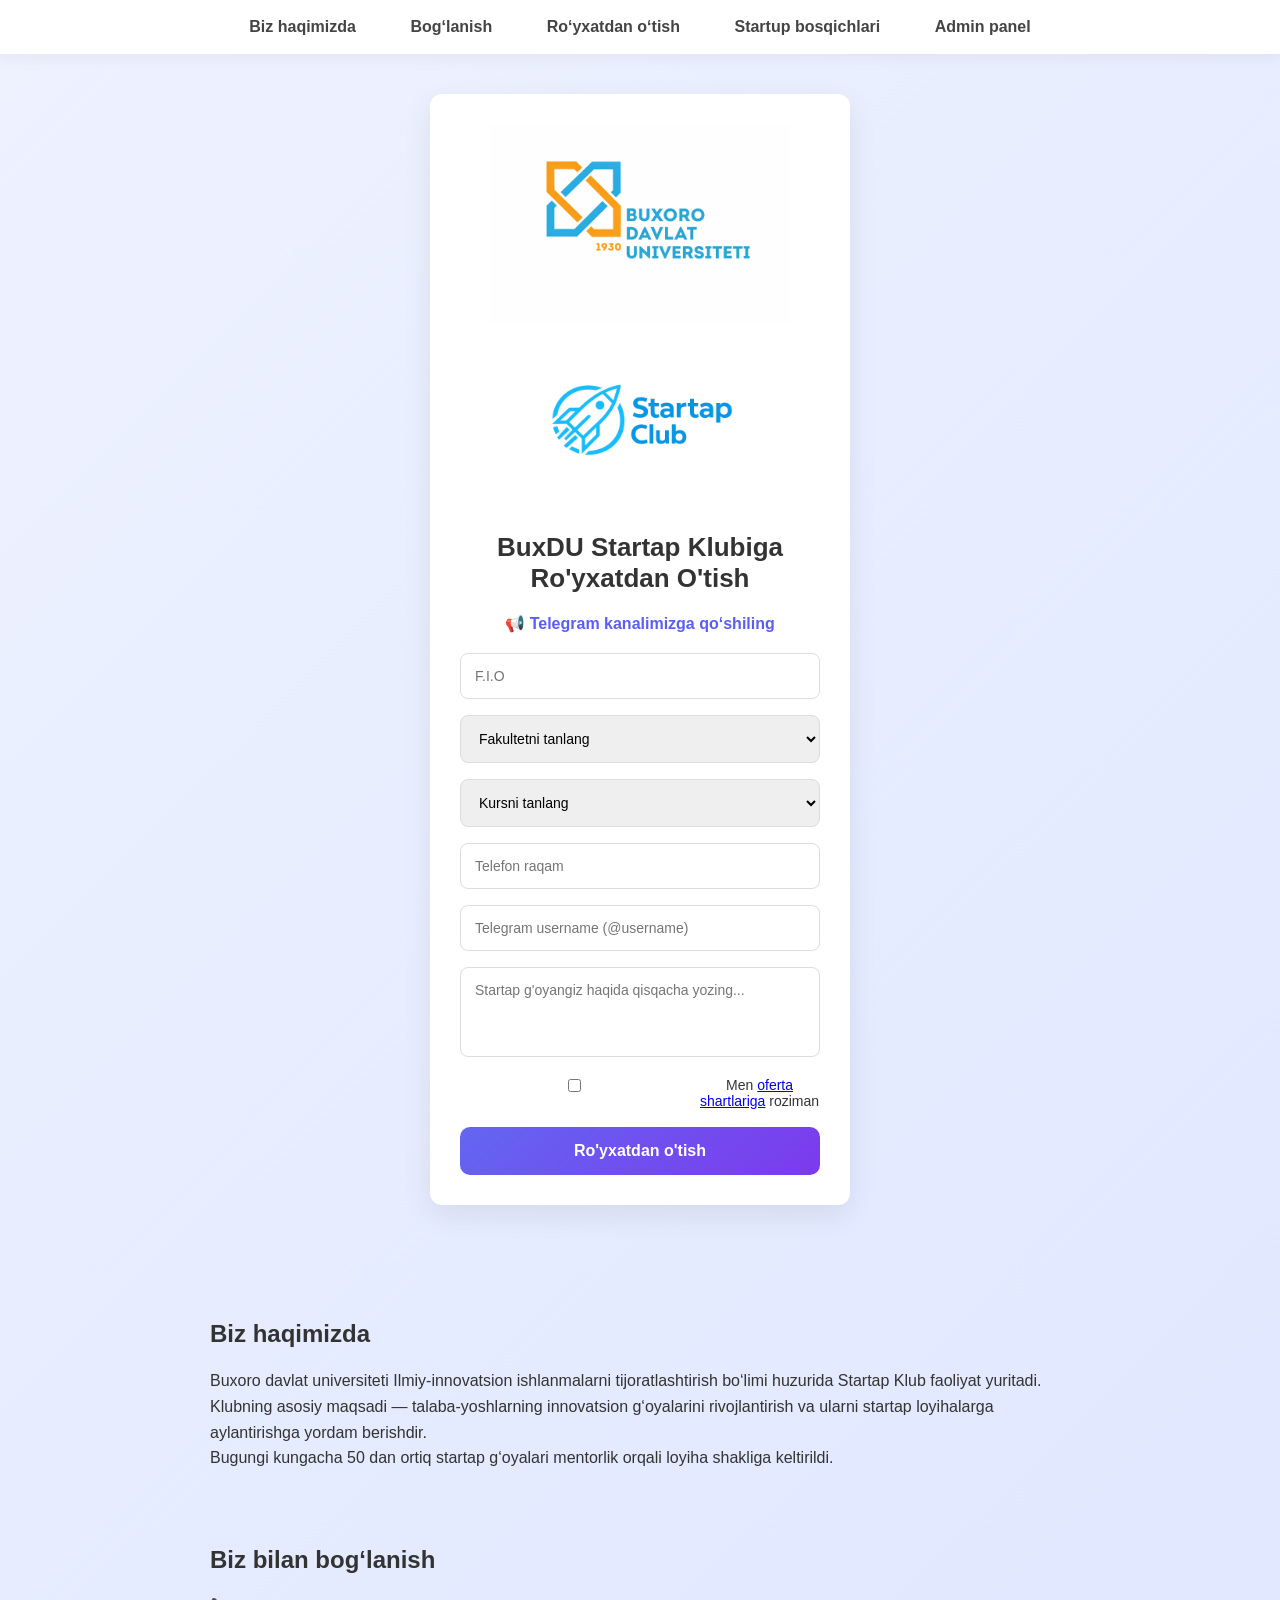
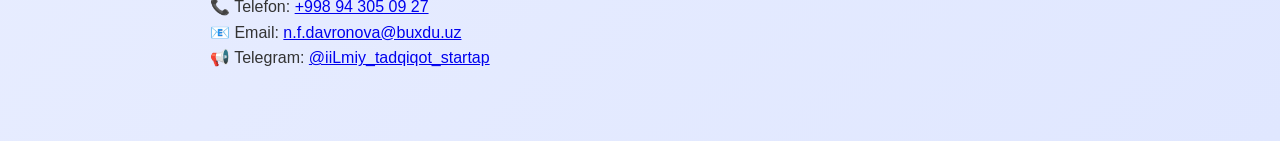
==== commit fa1d28ff: "Update index.html" ====
--- a/index.html
+++ b/index.html
@@ -27,13 +27,12 @@
 
 <section class="hero">
 
+<div class="container" id="register">
+
 <div class="hero-logos">
 <img src="logo.png" class="hero-logo" alt="BuxDU logo">
 <img src="logo2.png" class="hero-logo" alt="Startup Club logo">
 </div>
-
-<div class="container" id="register">
-
 <h1>BuxDU Startap Klubiga Ro'yxatdan O'tish</h1>
 
 <div class="telegram-link">
@@ -139,3 +138,4 @@
 </html>
 
 
+
